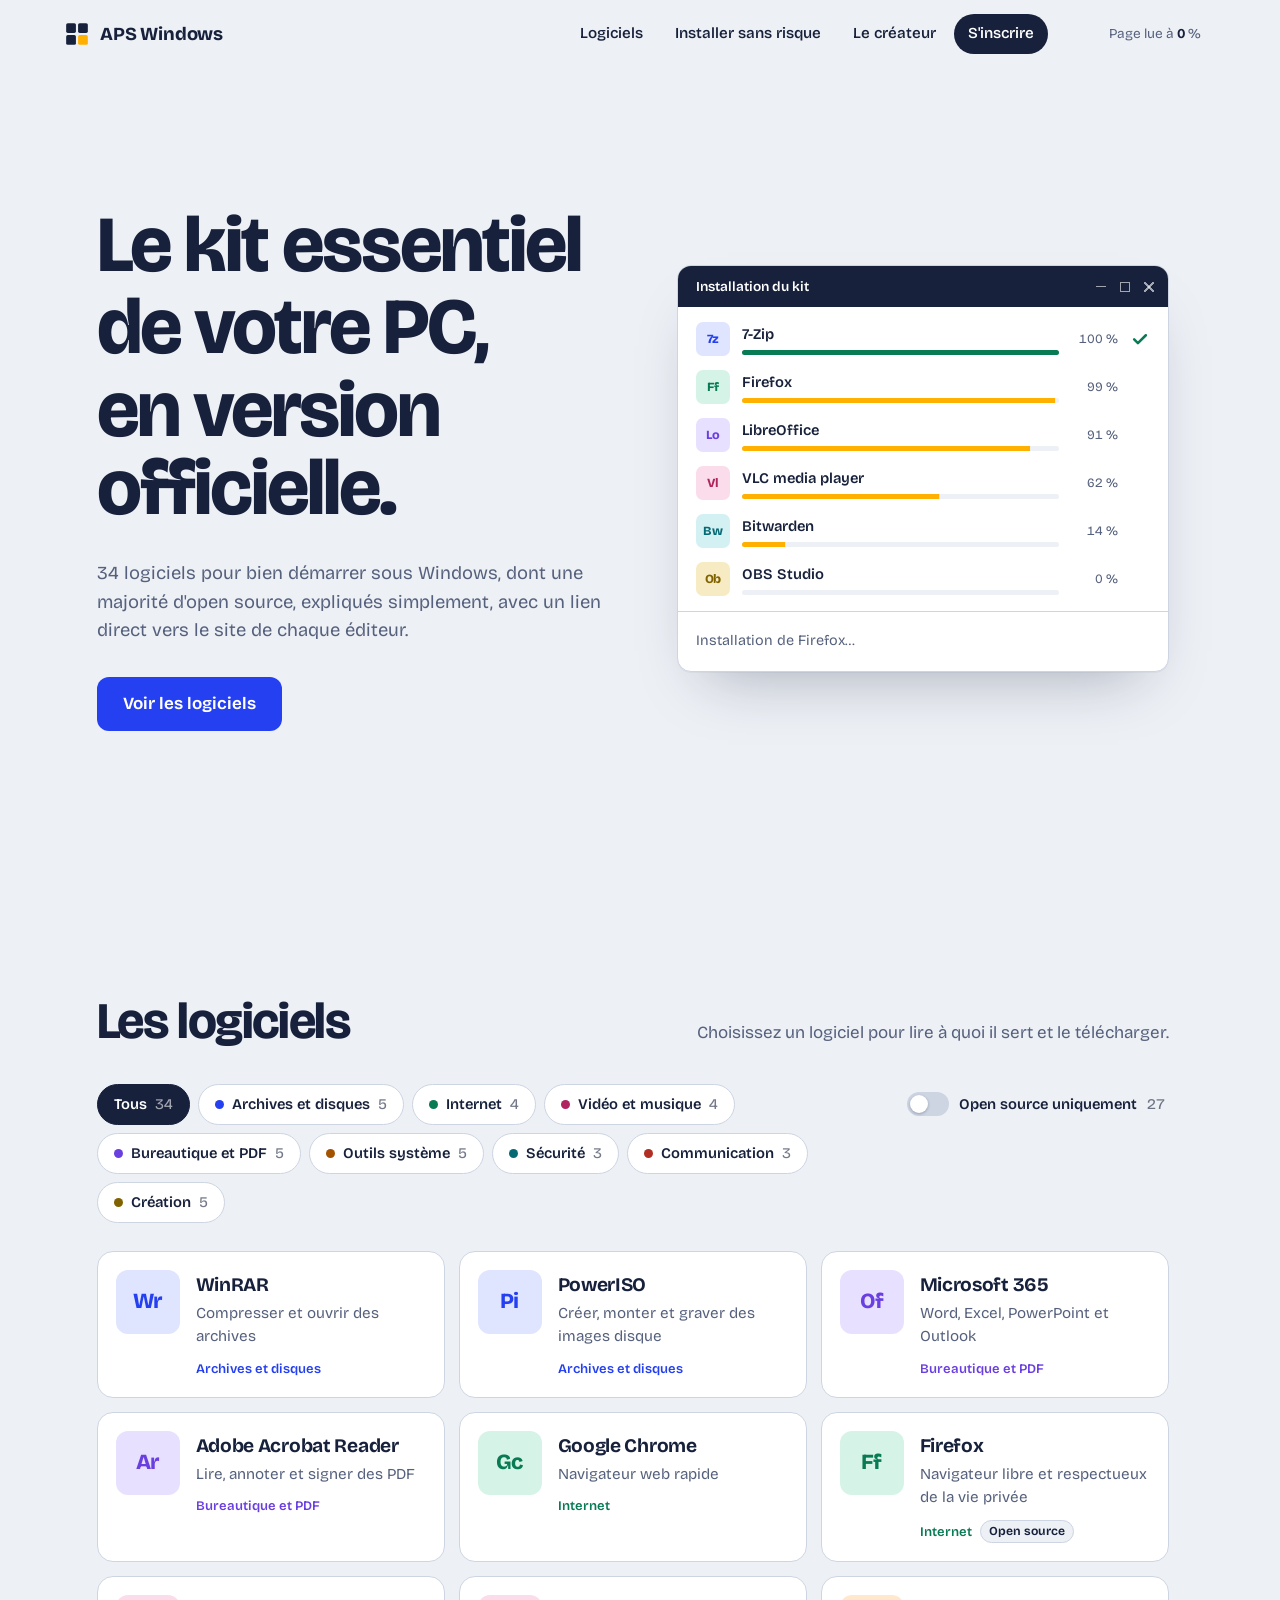
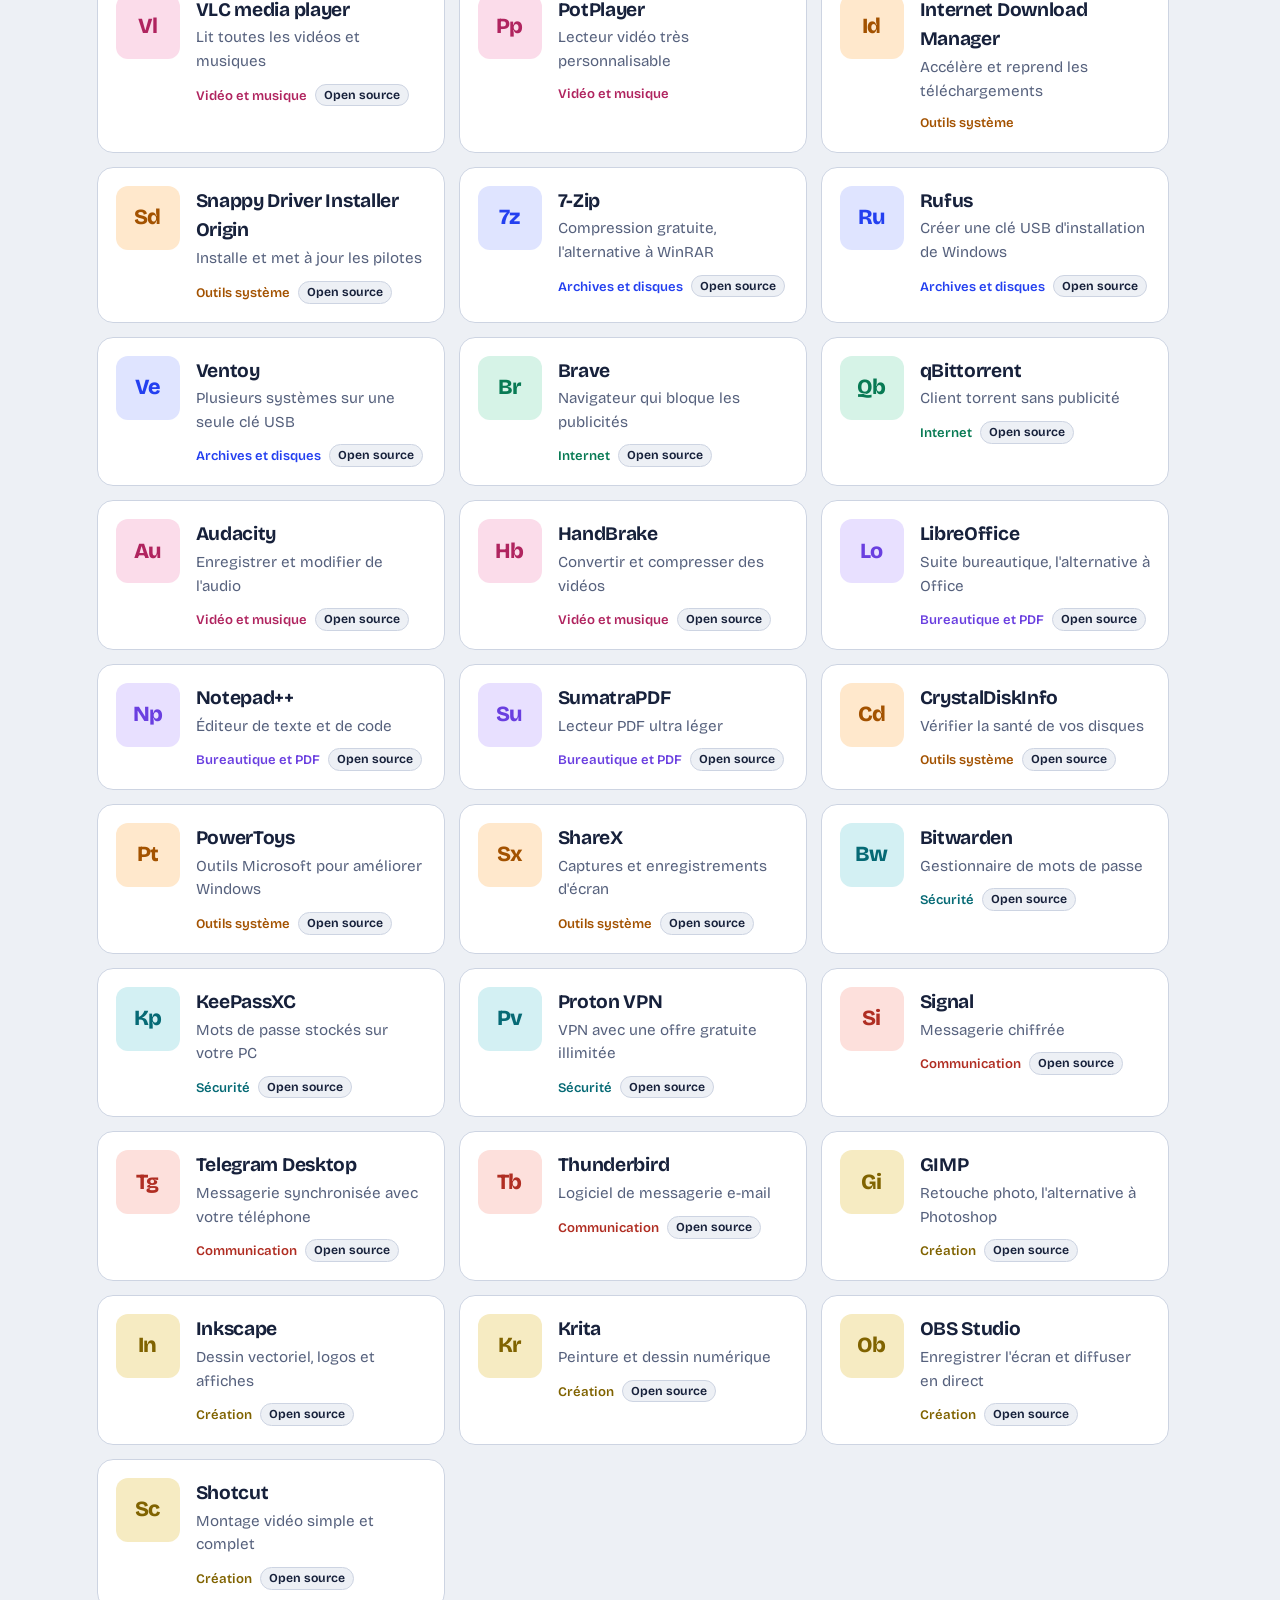
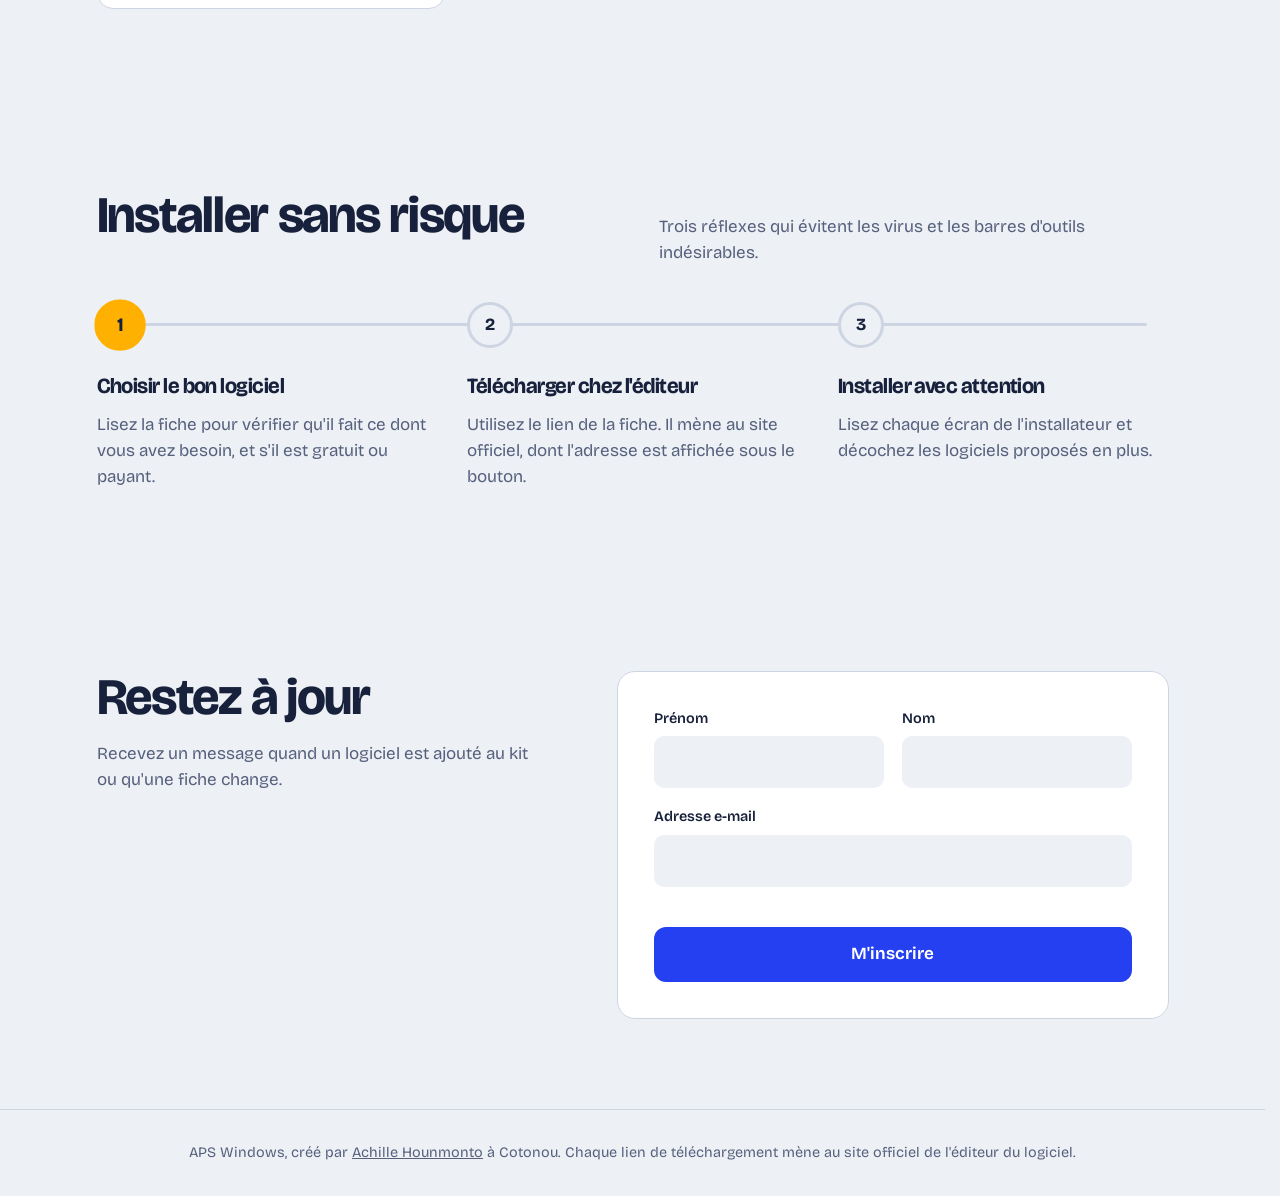
==== index.html @ fec80967 "APS Windows : catalogue de logiciels Windows avec motion design - accueil avec fenêtre d'installatio" ====
<!DOCTYPE html>
<html lang="fr">

<head>
    <meta charset="UTF-8">
    <meta name="viewport" content="width=device-width, initial-scale=1.0">
    <title>APS Windows</title>
    <meta name="description" content="Les logiciels essentiels pour Windows, expliqués simplement, avec un lien direct vers le site officiel de chaque éditeur.">
    <link rel="preconnect" href="https://fonts.googleapis.com">
    <link rel="preconnect" href="https://fonts.gstatic.com" crossorigin>
    <link href="https://fonts.googleapis.com/css2?family=Bricolage+Grotesque:opsz,wght@12..96,300..800&display=swap" rel="stylesheet">
    <link rel="stylesheet" href="css/style.css">
</head>

<body>
    <!-- Barre de lecture : la page « s'installe » au fil du défilement -->
    <div class="readbar" aria-hidden="true"><span></span></div>

    <header class="topbar">
        <a href="#accueil" class="logo">
            <svg viewBox="0 0 24 24" aria-hidden="true">
                <rect x="2" y="2" width="9" height="9" rx="1.5" />
                <rect x="13" y="2" width="9" height="9" rx="1.5" />
                <rect x="2" y="13" width="9" height="9" rx="1.5" />
                <rect x="13" y="13" width="9" height="9" rx="1.5" class="logo-last" />
            </svg>
            APS Windows
        </a>
        <nav aria-label="Navigation principale">
            <ul>
                <li><a href="#logiciels">Logiciels</a></li>
                <li><a href="#installer">Installer sans risque</a></li>
                <li><a href="apropos.html">Le créateur</a></li>
                <li><a href="#inscription" class="nav-cta">S'inscrire</a></li>
            </ul>
        </nav>
        <p class="readpct" aria-hidden="true">Page lue à <b>0</b> %</p>
    </header>

    <main>
        <!-- Accueil -->
        <section id="accueil" class="hero">
            <div class="hero-text">
                <h1>
                    <span class="line"><span>Le kit essentiel</span></span>
                    <span class="line"><span>de votre PC,</span></span>
                    <span class="line"><span>en version officielle.</span></span>
                </h1>
                <p class="lead"><span class="app-count">34</span> logiciels pour bien démarrer sous Windows, dont une
                    majorité d'open source, expliqués simplement, avec un lien direct vers le site de chaque éditeur.</p>
                <a href="#logiciels" class="btn">Voir les logiciels</a>
            </div>

            <div class="setup" aria-label="Aperçu animé de l'installation du kit">
                <div class="setup-bar">
                    <span>Installation du kit</span>
                    <span class="setup-ctrl" aria-hidden="true"><i></i><i></i><i></i></span>
                </div>
                <ul class="setup-list"></ul>
                <div class="setup-foot">
                    <p class="setup-status" aria-live="polite">Préparation…</p>
                    <button type="button" class="setup-replay">Rejouer</button>
                </div>
            </div>
        </section>

        <!-- Catalogue -->
        <section id="logiciels" class="catalog">
            <div class="section-head">
                <h2>Les logiciels</h2>
                <p>Choisissez un logiciel pour lire à quoi il sert et le télécharger.</p>
            </div>
            <div class="filter-bar">
                <div class="filters" role="group" aria-label="Filtrer par catégorie"></div>
                <button type="button" class="oss-toggle" aria-pressed="false">
                    <span class="switch" aria-hidden="true"></span>
                    Open source uniquement <span class="chip-count oss-count"></span>
                </button>
            </div>
            <div class="grid"></div>
        </section>

        <!-- Étapes -->
        <section id="installer" class="steps">
            <div class="section-head">
                <h2>Installer sans risque</h2>
                <p>Trois réflexes qui évitent les virus et les barres d'outils indésirables.</p>
            </div>
            <ol class="step-list">
                <li>
                    <span class="step-dot" aria-hidden="true"></span>
                    <h3>Choisir le bon logiciel</h3>
                    <p>Lisez la fiche pour vérifier qu'il fait ce dont vous avez besoin, et s'il est gratuit ou payant.</p>
                </li>
                <li>
                    <span class="step-dot" aria-hidden="true"></span>
                    <h3>Télécharger chez l'éditeur</h3>
                    <p>Utilisez le lien de la fiche. Il mène au site officiel, dont l'adresse est affichée sous le bouton.</p>
                </li>
                <li>
                    <span class="step-dot" aria-hidden="true"></span>
                    <h3>Installer avec attention</h3>
                    <p>Lisez chaque écran de l'installateur et décochez les logiciels proposés en plus.</p>
                </li>
            </ol>
        </section>

        <!-- Inscription -->
        <section id="inscription" class="signup">
            <div class="signup-text">
                <h2>Restez à jour</h2>
                <p>Recevez un message quand un logiciel est ajouté au kit ou qu'une fiche change.</p>
            </div>
            <form class="signup-form" novalidate>
                <div class="field">
                    <label for="prenom">Prénom</label>
                    <input type="text" id="prenom" name="prenom" autocomplete="given-name" required>
                </div>
                <div class="field">
                    <label for="nom">Nom</label>
                    <input type="text" id="nom" name="nom" autocomplete="family-name" required>
                </div>
                <div class="field field-wide">
                    <label for="email">Adresse e-mail</label>
                    <input type="email" id="email" name="email" autocomplete="email" required>
                    <p class="field-error" id="email-error"></p>
                </div>
                <button type="submit" class="btn btn-submit"><span>M'inscrire</span></button>
                <div class="signup-done" hidden>
                    <svg viewBox="0 0 52 52" aria-hidden="true">
                        <circle cx="26" cy="26" r="24" />
                        <path d="M15 27l7 7 15-16" />
                    </svg>
                    <p></p>
                </div>
            </form>
        </section>
    </main>

    <footer class="footer">
        <p>APS Windows, créé par <a href="apropos.html">Achille Hounmonto</a> à Cotonou. Chaque lien de téléchargement
            mène au site officiel de l'éditeur du logiciel.</p>
    </footer>

    <!-- Fiche détaillée d'un logiciel -->
    <dialog class="drawer" aria-labelledby="drawer-title">
        <div class="drawer-panel">
            <button type="button" class="drawer-close" aria-label="Fermer la fiche">
                <svg viewBox="0 0 24 24" aria-hidden="true"><path d="M6 6l12 12M18 6L6 18" /></svg>
            </button>
            <div class="drawer-body">
                <div class="drawer-head">
                    <span class="tile tile-lg"></span>
                    <div>
                        <p class="drawer-cat"></p>
                        <h2 id="drawer-title"></h2>
                    </div>
                </div>
                <p class="drawer-desc"></p>
                <ul class="drawer-features"></ul>
                <p class="drawer-licence"></p>
                <a class="dl" target="_blank" rel="noopener noreferrer">
                    <span class="dl-fill" aria-hidden="true"></span>
                    <span class="dl-label">Télécharger sur le site officiel</span>
                </a>
                <p class="drawer-domain"></p>
            </div>
        </div>
    </dialog>

    <script src="data/apps.js"></script>
    <script src="js/app.js"></script>
</body>

</html>
---- css/style.css ----
/* ==========================================================
   APS Windows : refonte « kit d'installation »
   ========================================================== */

:root {
    --paper: #edf0f5;
    --panel: #ffffff;
    --ink: #17213b;
    --muted: #56617d;
    --line: #cdd4e2;
    --cobalt: #2440f0;
    --signal: #ffb000;

    /* Couleurs des catégories (texte foncé + fond clair) */
    --c-archive: #2440f0;
    --c-archive-bg: #dfe4ff;
    --c-web: #087a54;
    --c-web-bg: #d6f3e7;
    --c-media: #b0245f;
    --c-media-bg: #fbdcea;
    --c-office: #6a3fe0;
    --c-office-bg: #e8e0ff;
    --c-system: #a35200;
    --c-system-bg: #ffe8cc;
    --c-security: #066a75;
    --c-security-bg: #d3f0f3;
    --c-chat: #b02e23;
    --c-chat-bg: #fde0dc;
    --c-creation: #806300;
    --c-creation-bg: #f6ebc2;

    --font: "Bricolage Grotesque", "Segoe UI", system-ui, sans-serif;
    --ease-out: cubic-bezier(.22, 1, .36, 1);
    --ease-in-out: cubic-bezier(.65, 0, .35, 1);
    --gutter: clamp(16px, 5vw, 64px);
    --max: 1200px;

    color-scheme: light;
}

*,
*::before,
*::after {
    box-sizing: border-box;
}

html {
    scroll-behavior: smooth;
    scroll-padding-top: 88px;
}

body {
    margin: 0;
    font-family: var(--font);
    font-size: 1.0625rem;
    line-height: 1.55;
    color: var(--ink);
    background: var(--paper);
    -webkit-font-smoothing: antialiased;
}

h1,
h2,
h3 {
    margin: 0;
    font-variation-settings: "opsz" 96;
    letter-spacing: -0.025em;
}

p {
    margin: 0;
}

a {
    color: inherit;
}

:focus-visible {
    outline: 3px solid var(--cobalt);
    outline-offset: 3px;
    border-radius: 6px;
}

/* ---------- Barre de lecture ---------- */
.readbar {
    position: fixed;
    inset: 0 0 auto 0;
    height: 4px;
    z-index: 30;
    background: transparent;
}

.readbar span {
    display: block;
    height: 100%;
    background: var(--signal);
    transform-origin: left;
    transform: scaleX(0);
}

/* ---------- En-tête ---------- */
.topbar {
    position: sticky;
    top: 0;
    z-index: 20;
    display: flex;
    align-items: center;
    gap: 24px;
    padding: 14px var(--gutter);
    background: rgb(237 240 245 / .86);
    backdrop-filter: blur(12px);
    border-bottom: 1px solid transparent;
    transition: border-color .3s;
}

.topbar.scrolled {
    border-bottom-color: var(--line);
}

.logo {
    display: flex;
    align-items: center;
    gap: 10px;
    font-weight: 750;
    font-size: 1.15rem;
    text-decoration: none;
    letter-spacing: -0.01em;
}

.logo svg {
    width: 26px;
    height: 26px;
    fill: var(--ink);
}

.logo .logo-last {
    fill: var(--signal);
    transform-origin: 17.5px 17.5px;
    transition: transform .5s var(--ease-out);
}

.logo:hover .logo-last {
    transform: rotate(90deg);
}

.topbar nav {
    margin-left: auto;
}

.topbar ul {
    display: flex;
    gap: 4px;
    margin: 0;
    padding: 0;
    list-style: none;
}

.topbar nav a {
    display: block;
    padding: 8px 14px;
    font-size: .95rem;
    font-weight: 550;
    text-decoration: none;
    border-radius: 999px;
    transition: background-color .2s;
}

.topbar nav a:hover {
    background: rgb(23 33 59 / .07);
}

.topbar nav a.nav-cta {
    background: var(--ink);
    color: #fff;
}

.readpct {
    font-size: .85rem;
    color: var(--muted);
    font-variant-numeric: tabular-nums;
    min-width: 9.5em;
    text-align: right;
}

.readpct b {
    color: var(--ink);
}

/* ---------- Boutons ---------- */
.btn {
    display: inline-flex;
    align-items: center;
    justify-content: center;
    padding: 14px 26px;
    font: inherit;
    font-weight: 650;
    color: #fff;
    background: var(--cobalt);
    border: 0;
    border-radius: 12px;
    text-decoration: none;
    cursor: pointer;
    transition: transform .25s var(--ease-out), box-shadow .25s;
}

.btn:hover {
    transform: translateY(-2px);
    box-shadow: 0 10px 24px -10px rgb(36 64 240 / .7);
}

.btn:active {
    transform: translateY(0);
}

/* ---------- Accueil ---------- */
.hero {
    display: grid;
    grid-template-columns: 1.05fr 1fr;
    align-items: center;
    gap: clamp(32px, 5vw, 80px);
    max-width: var(--max);
    margin: 0 auto;
    padding: clamp(40px, 8vh, 96px) var(--gutter) clamp(64px, 12vh, 140px);
    min-height: calc(100vh - 64px);
}

.hero h1 {
    font-size: clamp(2.6rem, 6.2vw, 5.4rem);
    font-weight: 760;
    line-height: .98;
}

/* Chaque ligne du titre monte depuis un masque */
.hero h1 .line {
    display: block;
    overflow: hidden;
    padding-bottom: .06em;
}

.hero h1 .line>span {
    display: inline-block;
    transform: translateY(105%);
    animation: line-up .9s var(--ease-out) forwards;
}

.hero h1 .line:nth-child(2)>span {
    animation-delay: .1s;
}

.hero h1 .line:nth-child(3)>span {
    animation-delay: .2s;
}

@keyframes line-up {
    to {
        transform: translateY(0);
    }
}

.hero .lead {
    max-width: 34em;
    margin: 28px 0 32px;
    font-size: 1.15rem;
    color: var(--muted);
    opacity: 0;
    animation: fade-in .8s .55s var(--ease-out) forwards;
}

.hero .btn {
    opacity: 0;
    animation: fade-in .8s .7s var(--ease-out) forwards;
}

@keyframes fade-in {
    from {
        opacity: 0;
        transform: translateY(12px);
    }

    to {
        opacity: 1;
        transform: none;
    }
}

/* Fenêtre d'installation */
.setup {
    background: var(--panel);
    border: 1px solid var(--line);
    border-radius: 14px;
    box-shadow: 0 1px 0 rgb(23 33 59 / .04), 0 30px 60px -30px rgb(23 33 59 / .35);
    overflow: hidden;
    opacity: 0;
    transform: translateY(40px) rotate(1.5deg);
    animation: window-in 1s .35s var(--ease-out) forwards;
}

@keyframes window-in {
    to {
        opacity: 1;
        transform: none;
    }
}

.setup-bar {
    display: flex;
    align-items: center;
    justify-content: space-between;
    padding: 10px 14px 10px 18px;
    font-size: .85rem;
    font-weight: 600;
    background: var(--ink);
    color: #fff;
}

.setup-ctrl {
    display: flex;
    gap: 14px;
}

.setup-ctrl i {
    width: 10px;
    height: 10px;
    border: 1.5px solid rgb(255 255 255 / .6);
}

.setup-ctrl i:first-child {
    height: 0;
    border-width: 1.5px 0 0;
    align-self: center;
}

.setup-ctrl i:last-child {
    border: 0;
    background:
        linear-gradient(45deg, transparent 44%, rgb(255 255 255 / .6) 44% 56%, transparent 56%),
        linear-gradient(-45deg, transparent 44%, rgb(255 255 255 / .6) 44% 56%, transparent 56%);
}

.setup-list {
    margin: 0;
    padding: 8px 0;
    list-style: none;
}

.setup-row {
    display: grid;
    grid-template-columns: 34px 1fr 3.2em 20px;
    align-items: center;
    gap: 12px;
    padding: 7px 18px;
    font-size: .92rem;
}

.setup-row .tile {
    width: 34px;
    height: 34px;
    font-size: .78rem;
    border-radius: 7px;
}

.setup-name {
    display: flex;
    flex-direction: column;
    gap: 5px;
    font-weight: 600;
    min-width: 0;
}

.setup-track {
    height: 5px;
    background: var(--paper);
    border-radius: 3px;
    overflow: hidden;
}

.setup-track span {
    display: block;
    height: 100%;
    background: var(--signal);
    transform-origin: left;
    transform: scaleX(0);
}

.setup-row.done .setup-track span {
    background: var(--c-web);
    transition: background-color .3s;
}

.setup-pct {
    font-size: .8rem;
    color: var(--muted);
    text-align: right;
    font-variant-numeric: tabular-nums;
}

.setup-check {
    width: 20px;
    height: 20px;
    fill: none;
    stroke: var(--c-web);
    stroke-width: 3;
    stroke-linecap: round;
    stroke-linejoin: round;
    stroke-dasharray: 24;
    stroke-dashoffset: 24;
}

.setup-row.done .setup-check {
    transition: stroke-dashoffset .4s var(--ease-out);
    stroke-dashoffset: 0;
}

.setup-foot {
    display: flex;
    align-items: center;
    justify-content: space-between;
    gap: 12px;
    padding: 12px 18px;
    border-top: 1px solid var(--line);
    font-size: .9rem;
}

.setup-status {
    color: var(--muted);
}

.setup-status.ready {
    color: var(--c-web);
    font-weight: 650;
}

.setup-replay {
    padding: 6px 14px;
    font: inherit;
    font-size: .85rem;
    font-weight: 600;
    color: var(--ink);
    background: var(--paper);
    border: 1px solid var(--line);
    border-radius: 8px;
    cursor: pointer;
    opacity: 0;
    pointer-events: none;
    transition: opacity .3s;
}

.setup-replay.visible {
    opacity: 1;
    pointer-events: auto;
}

/* ---------- Tuiles (façon élément chimique) ---------- */
.tile {
    position: relative;
    display: grid;
    place-items: center;
    flex: none;
    width: 64px;
    height: 64px;
    font-weight: 780;
    font-size: 1.35rem;
    letter-spacing: -0.03em;
    border-radius: 12px;
    color: var(--tc);
    background: var(--tb);
}

.tile-lg {
    width: 88px;
    height: 88px;
    font-size: 1.9rem;
    border-radius: 16px;
}

[data-cat="archive"] {
    --tc: var(--c-archive);
    --tb: var(--c-archive-bg);
}

[data-cat="web"] {
    --tc: var(--c-web);
    --tb: var(--c-web-bg);
}

[data-cat="media"] {
    --tc: var(--c-media);
    --tb: var(--c-media-bg);
}

[data-cat="office"] {
    --tc: var(--c-office);
    --tb: var(--c-office-bg);
}

[data-cat="system"] {
    --tc: var(--c-system);
    --tb: var(--c-system-bg);
}

[data-cat="security"] {
    --tc: var(--c-security);
    --tb: var(--c-security-bg);
}

[data-cat="chat"] {
    --tc: var(--c-chat);
    --tb: var(--c-chat-bg);
}

[data-cat="creation"] {
    --tc: var(--c-creation);
    --tb: var(--c-creation-bg);
}

/* Badge open source : même forme partout, couleur neutre */
.oss-badge {
    display: inline-block;
    margin-left: 8px;
    padding: 1px 8px;
    font-size: .76rem;
    font-weight: 650;
    color: var(--ink);
    background: var(--paper);
    border: 1px solid var(--line);
    border-radius: 999px;
    vertical-align: 1px;
}

/* ---------- Sections ---------- */
.catalog,
.steps,
.signup {
    max-width: var(--max);
    margin: 0 auto;
    padding: clamp(64px, 10vh, 120px) var(--gutter);
}

.section-head {
    display: flex;
    flex-wrap: wrap;
    align-items: baseline;
    justify-content: space-between;
    gap: 12px 40px;
    margin-bottom: 36px;
}

.section-head h2,
.signup h2 {
    font-size: clamp(2rem, 4.2vw, 3.2rem);
    font-weight: 740;
    line-height: 1.05;
}

.section-head p {
    max-width: 30em;
    color: var(--muted);
}

/* Filtres */
.filter-bar {
    display: flex;
    flex-wrap: wrap;
    align-items: flex-start;
    justify-content: space-between;
    gap: 16px 32px;
    margin-bottom: 28px;
}

.filters {
    display: flex;
    flex-wrap: wrap;
    gap: 8px;
    flex: 1 1 520px;
}

/* Interrupteur « open source uniquement » */
.oss-toggle {
    display: inline-flex;
    align-items: center;
    gap: 10px;
    padding: 8px 4px;
    font: inherit;
    font-size: .92rem;
    font-weight: 600;
    color: var(--ink);
    background: none;
    border: 0;
    cursor: pointer;
    white-space: nowrap;
}

.switch {
    position: relative;
    width: 42px;
    height: 24px;
    background: var(--line);
    border-radius: 999px;
    transition: background-color .3s;
}

.switch::after {
    content: "";
    position: absolute;
    top: 3px;
    left: 3px;
    width: 18px;
    height: 18px;
    background: #fff;
    border-radius: 50%;
    box-shadow: 0 1px 3px rgb(23 33 59 / .3);
    transition: transform .4s var(--ease-out);
}

.oss-toggle[aria-pressed="true"] .switch {
    background: var(--c-web);
}

.oss-toggle[aria-pressed="true"] .switch::after {
    transform: translateX(18px);
}

.chip {
    display: inline-flex;
    align-items: center;
    gap: 8px;
    padding: 8px 16px;
    font: inherit;
    font-size: .92rem;
    font-weight: 600;
    color: var(--ink);
    background: var(--panel);
    border: 1px solid var(--line);
    border-radius: 999px;
    cursor: pointer;
    transition: background-color .25s, color .25s, border-color .25s;
}

.chip i {
    width: 9px;
    height: 9px;
    border-radius: 50%;
    background: var(--tc, var(--ink));
}

.chip[aria-pressed="true"] {
    color: #fff;
    background: var(--ink);
    border-color: var(--ink);
}

.chip[aria-pressed="true"] i {
    background: #fff;
}

.chip-count {
    font-weight: 450;
    opacity: .6;
    font-variant-numeric: tabular-nums;
}

/* Grille */
.grid {
    display: grid;
    grid-template-columns: repeat(auto-fill, minmax(260px, 1fr));
    gap: 14px;
}

.card {
    display: flex;
    gap: 16px;
    align-items: flex-start;
    width: 100%;
    padding: 18px;
    font: inherit;
    color: inherit;
    text-align: left;
    background: var(--panel);
    border: 1px solid var(--line);
    border-radius: 16px;
    cursor: pointer;
    transition: border-color .25s, transform .35s var(--ease-out);
}

.card:hover {
    border-color: var(--tc);
    transform: translateY(-3px);
}

.card:hover .tile {
    transform: rotate(-6deg) scale(1.06);
}

.card .tile {
    transition: transform .45s var(--ease-out);
}

.card-title,
.card-role,
.card-meta {
    display: block;
}

.card-title {
    font-size: 1.2rem;
    font-weight: 700;
    letter-spacing: -0.015em;
}

.card-role {
    margin-top: 2px;
    font-size: .95rem;
    color: var(--muted);
}

.card-meta {
    margin-top: 10px;
    font-size: .82rem;
    font-weight: 600;
    color: var(--tc);
}

/* Entrée en cascade quand le catalogue apparaît */
.catalog.armed .card {
    opacity: 0;
    transform: translateY(24px) scale(.97);
}

.catalog.in .card {
    opacity: 1;
    transform: none;
    transition: opacity .6s var(--ease-out), transform .7s var(--ease-out), border-color .25s;
    /* Cascade plafonnée pour que les dernières cartes n'attendent pas trop */
    transition-delay: calc(min(var(--i), 12) * 55ms);
}

.catalog.in .card:hover {
    transform: translateY(-3px);
    transition-delay: 0s;
}

/* ---------- Fiche (dialog) ---------- */
/* Le dialog couvre l'écran sans rien peindre ; seul le panneau bouge.
   Les animations (panneau, tuile, contenu) sont pilotées par app.js. */
.drawer {
    position: fixed;
    inset: 0;
    width: 100%;
    height: 100%;
    max-width: none;
    max-height: none;
    margin: 0;
    padding: 0;
    color: var(--ink);
    background: transparent;
    border: 0;
    overflow: hidden;
}

.drawer::backdrop {
    background: rgb(23 33 59 / .45);
    opacity: 0;
    transition: opacity .35s ease;
}

.drawer.is-open::backdrop {
    opacity: 1;
}

.drawer-panel {
    position: absolute;
    top: 0;
    right: 0;
    bottom: 0;
    width: min(560px, 100%);
    background: var(--panel);
    box-shadow: -24px 0 60px -30px rgb(23 33 59 / .45);
}

.drawer-body {
    height: 100%;
    padding: 72px clamp(24px, 5vw, 48px) 40px;
    overflow-y: auto;
    overscroll-behavior: contain;
}

/* Copie de la tuile qui vole entre la carte et la fiche */
.drawer-flight {
    position: absolute;
    top: 0;
    left: 0;
    z-index: 2;
    transform-origin: 0 0;
    pointer-events: none;
    will-change: transform;
}

/* Pas de défilement de la page derrière la fiche */
html {
    scrollbar-gutter: stable;
}

html:has(.drawer[open]) {
    overflow: hidden;
}

.drawer-close {
    position: absolute;
    top: 18px;
    right: 18px;
    display: grid;
    place-items: center;
    width: 42px;
    height: 42px;
    background: var(--paper);
    border: 0;
    border-radius: 50%;
    cursor: pointer;
    transition: transform .4s var(--ease-out);
}

.drawer-close:hover {
    transform: rotate(90deg);
}

.drawer-close svg {
    width: 20px;
    height: 20px;
    stroke: var(--ink);
    stroke-width: 2.2;
    stroke-linecap: round;
}

.drawer-head {
    display: flex;
    align-items: center;
    gap: 20px;
    margin-bottom: 28px;
}

.drawer-cat {
    font-size: .9rem;
    font-weight: 650;
    color: var(--tc);
}

.drawer h2 {
    font-size: clamp(1.9rem, 5vw, 2.6rem);
    font-weight: 760;
    line-height: 1.05;
}

.drawer-desc {
    max-width: 38em;
    font-size: 1.05rem;
}

.drawer-features {
    display: grid;
    gap: 10px;
    margin: 24px 0;
    padding: 0;
    list-style: none;
}

.drawer-features li {
    position: relative;
    padding-left: 22px;
    color: var(--muted);
}

.drawer-features li::before {
    content: "";
    position: absolute;
    left: 2px;
    top: .62em;
    width: 8px;
    height: 8px;
    border-radius: 2px;
    background: var(--tc);
}

.drawer-features b {
    color: var(--ink);
    font-weight: 650;
}

.drawer-licence {
    padding: 14px 16px;
    margin-bottom: 24px;
    font-size: .95rem;
    background: var(--tb);
    border-radius: 10px;
}

/* Bouton de téléchargement : se remplit au clic */
.dl {
    position: relative;
    display: flex;
    align-items: center;
    justify-content: center;
    padding: 16px 24px;
    overflow: hidden;
    font-weight: 680;
    color: #fff;
    text-decoration: none;
    background: var(--ink);
    border-radius: 12px;
    isolation: isolate;
}

.dl-fill {
    position: absolute;
    inset: 0;
    z-index: -1;
    background: var(--cobalt);
    transform-origin: left;
    transform: scaleX(0);
}

.dl.loading .dl-fill {
    transition: transform .9s var(--ease-in-out);
    transform: scaleX(1);
}

.drawer-domain {
    margin-top: 10px;
    font-size: .88rem;
    text-align: center;
    color: var(--muted);
}

/* ---------- Étapes ---------- */
.step-list {
    position: relative;
    display: grid;
    grid-template-columns: repeat(3, 1fr);
    gap: 40px;
    margin: 0;
    padding: 0;
    list-style: none;
    counter-reset: step;
}

/* Rail qui se trace au défilement */
.step-list::before,
.step-list::after {
    content: "";
    position: absolute;
    top: 21px;
    left: 22px;
    right: 22px;
    height: 3px;
    border-radius: 2px;
    background: var(--line);
}

.step-list::after {
    background: var(--signal);
    transform-origin: left;
    transform: scaleX(var(--rail, 0));
}

.step-list li {
    position: relative;
    z-index: 1;
    counter-increment: step;
}

.step-dot {
    display: grid;
    place-items: center;
    width: 46px;
    height: 46px;
    margin-bottom: 22px;
    font-weight: 750;
    background: var(--paper);
    border: 3px solid var(--line);
    border-radius: 50%;
    transition: background-color .4s, border-color .4s, transform .5s var(--ease-out);
}

.step-dot::before {
    content: counter(step);
}

.step-list li.lit .step-dot {
    background: var(--signal);
    border-color: var(--signal);
    transform: scale(1.12);
}

.step-list h3 {
    font-size: 1.35rem;
    font-weight: 700;
    margin-bottom: 8px;
}

.step-list p {
    max-width: 24em;
    color: var(--muted);
}

/* ---------- Inscription ---------- */
.signup {
    display: grid;
    grid-template-columns: 1fr 1.2fr;
    gap: clamp(32px, 6vw, 96px);
    align-items: start;
}

.signup-text p {
    margin-top: 16px;
    max-width: 26em;
    color: var(--muted);
}

.signup-form {
    position: relative;
    display: grid;
    grid-template-columns: 1fr 1fr;
    gap: 18px;
    padding: clamp(22px, 4vw, 36px);
    background: var(--panel);
    border: 1px solid var(--line);
    border-radius: 18px;
}

.field {
    display: grid;
    gap: 6px;
}

.field-wide {
    grid-column: 1 / -1;
}

.field label {
    font-size: .9rem;
    font-weight: 600;
}

.field input {
    padding: 12px 14px;
    font: inherit;
    color: var(--ink);
    background: var(--paper);
    border: 1.5px solid transparent;
    border-radius: 10px;
    transition: border-color .2s, background-color .2s;
}

.field input:focus {
    outline: none;
    border-color: var(--cobalt);
    background: #fff;
}

.field input[aria-invalid="true"] {
    border-color: #c4302b;
    animation: shake .4s;
}

.field-error {
    min-height: 1.2em;
    font-size: .85rem;
    color: #c4302b;
}

@keyframes shake {
    25% { transform: translateX(-6px); }
    50% { transform: translateX(5px); }
    75% { transform: translateX(-3px); }
}

.btn-submit {
    grid-column: 1 / -1;
}

/* État « inscrit » */
.signup-form.sent>*:not(.signup-done) {
    opacity: 0;
    transform: translateY(-8px);
    pointer-events: none;
    transition: opacity .3s, transform .3s;
}

.signup-done {
    position: absolute;
    inset: 0;
    display: grid;
    place-content: center;
    justify-items: center;
    gap: 16px;
    padding: 24px;
    text-align: center;
}

.signup-done[hidden] {
    display: none;
}

.signup-done svg {
    width: 64px;
    height: 64px;
    fill: none;
    stroke: var(--c-web);
    stroke-width: 3;
    stroke-linecap: round;
    stroke-linejoin: round;
}

.signup-done circle {
    stroke-dasharray: 151;
    stroke-dashoffset: 151;
    animation: draw .7s .2s var(--ease-out) forwards;
}

.signup-done path {
    stroke-dasharray: 36;
    stroke-dashoffset: 36;
    animation: draw .45s .75s var(--ease-out) forwards;
}

.signup-done p {
    max-width: 22em;
    font-size: 1.05rem;
    animation: fade-in .6s .9s var(--ease-out) backwards;
}

@keyframes draw {
    to {
        stroke-dashoffset: 0;
    }
}

/* ---------- Pied de page ---------- */
.footer {
    padding: 32px var(--gutter);
    font-size: .9rem;
    color: var(--muted);
    text-align: center;
    border-top: 1px solid var(--line);
}

/* ---------- View Transitions (filtre, fiche, changement de page) ---------- */
@view-transition {
    navigation: auto;
}

/* L'en-tête reste en place quand on passe d'une page à l'autre */
.topbar {
    view-transition-name: topbar;
}

::view-transition-group(*) {
    animation-duration: .5s;
    animation-timing-function: var(--ease-out);
}


/* ---------- Responsive ---------- */
@media (max-width: 960px) {
    .hero {
        grid-template-columns: 1fr;
        min-height: 0;
    }

    .readpct {
        display: none;
    }

    .signup {
        grid-template-columns: 1fr;
    }
}

@media (max-width: 720px) {
    .topbar {
        flex-wrap: wrap;
        gap: 8px;
    }

    .topbar nav {
        margin-left: 0;
        width: 100%;
        overflow-x: auto;
    }

    .topbar nav a {
        padding: 6px 12px;
        font-size: .9rem;
        white-space: nowrap;
    }

    .step-list {
        grid-template-columns: 1fr;
        gap: 32px;
        padding-left: 64px;
    }

    .step-list::before,
    .step-list::after {
        top: 22px;
        bottom: 22px;
        left: 21px;
        right: auto;
        width: 3px;
        height: auto;
    }

    .step-list::after {
        transform-origin: top;
        transform: scaleY(var(--rail, 0));
    }

    .step-dot {
        position: absolute;
        left: -64px;
        top: -4px;
    }

    .signup-form {
        grid-template-columns: 1fr;
    }
}

/* ---------- Mouvement réduit ---------- */
@media (prefers-reduced-motion: reduce) {

    *,
    *::before,
    *::after {
        animation-duration: .01ms !important;
        animation-delay: 0s !important;
        transition-duration: .01ms !important;
        transition-delay: 0s !important;
        scroll-behavior: auto !important;
    }

    ::view-transition-group(*),
    ::view-transition-old(*),
    ::view-transition-new(*) {
        animation: none !important;
    }
}
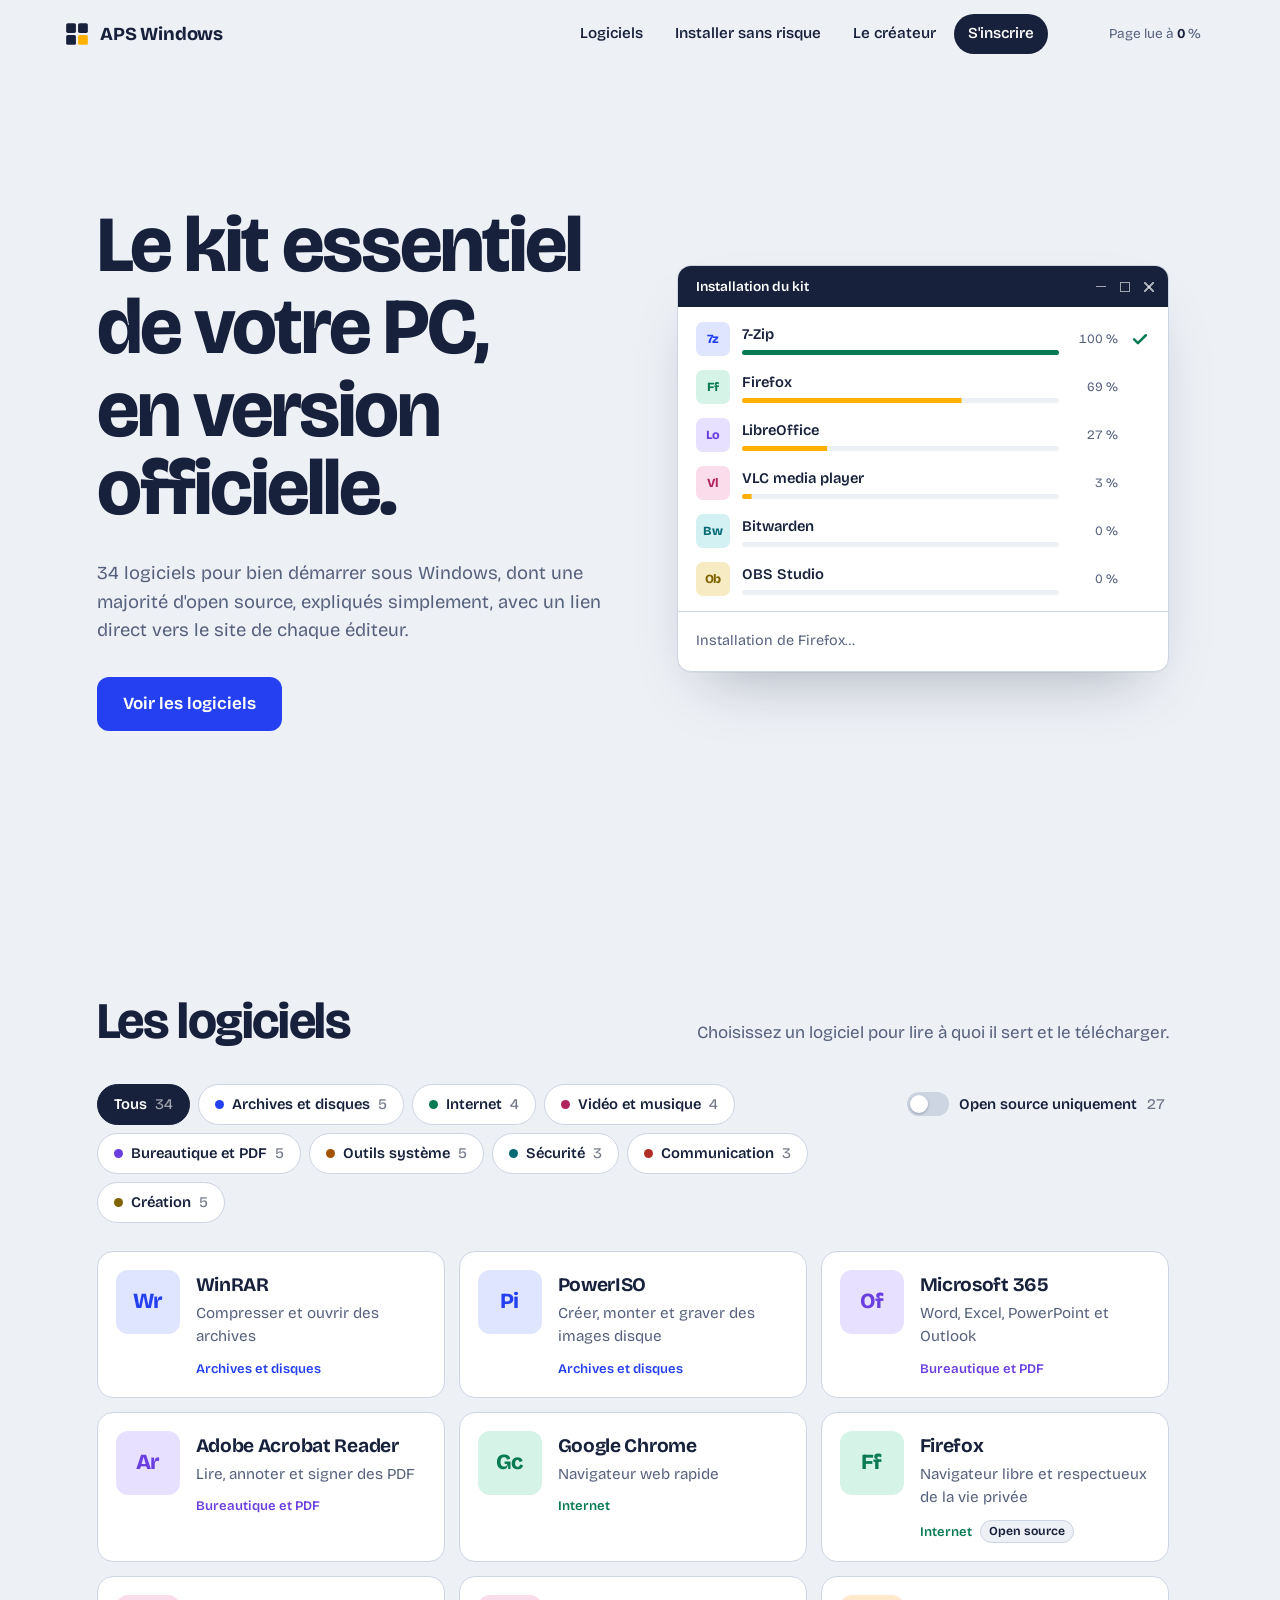
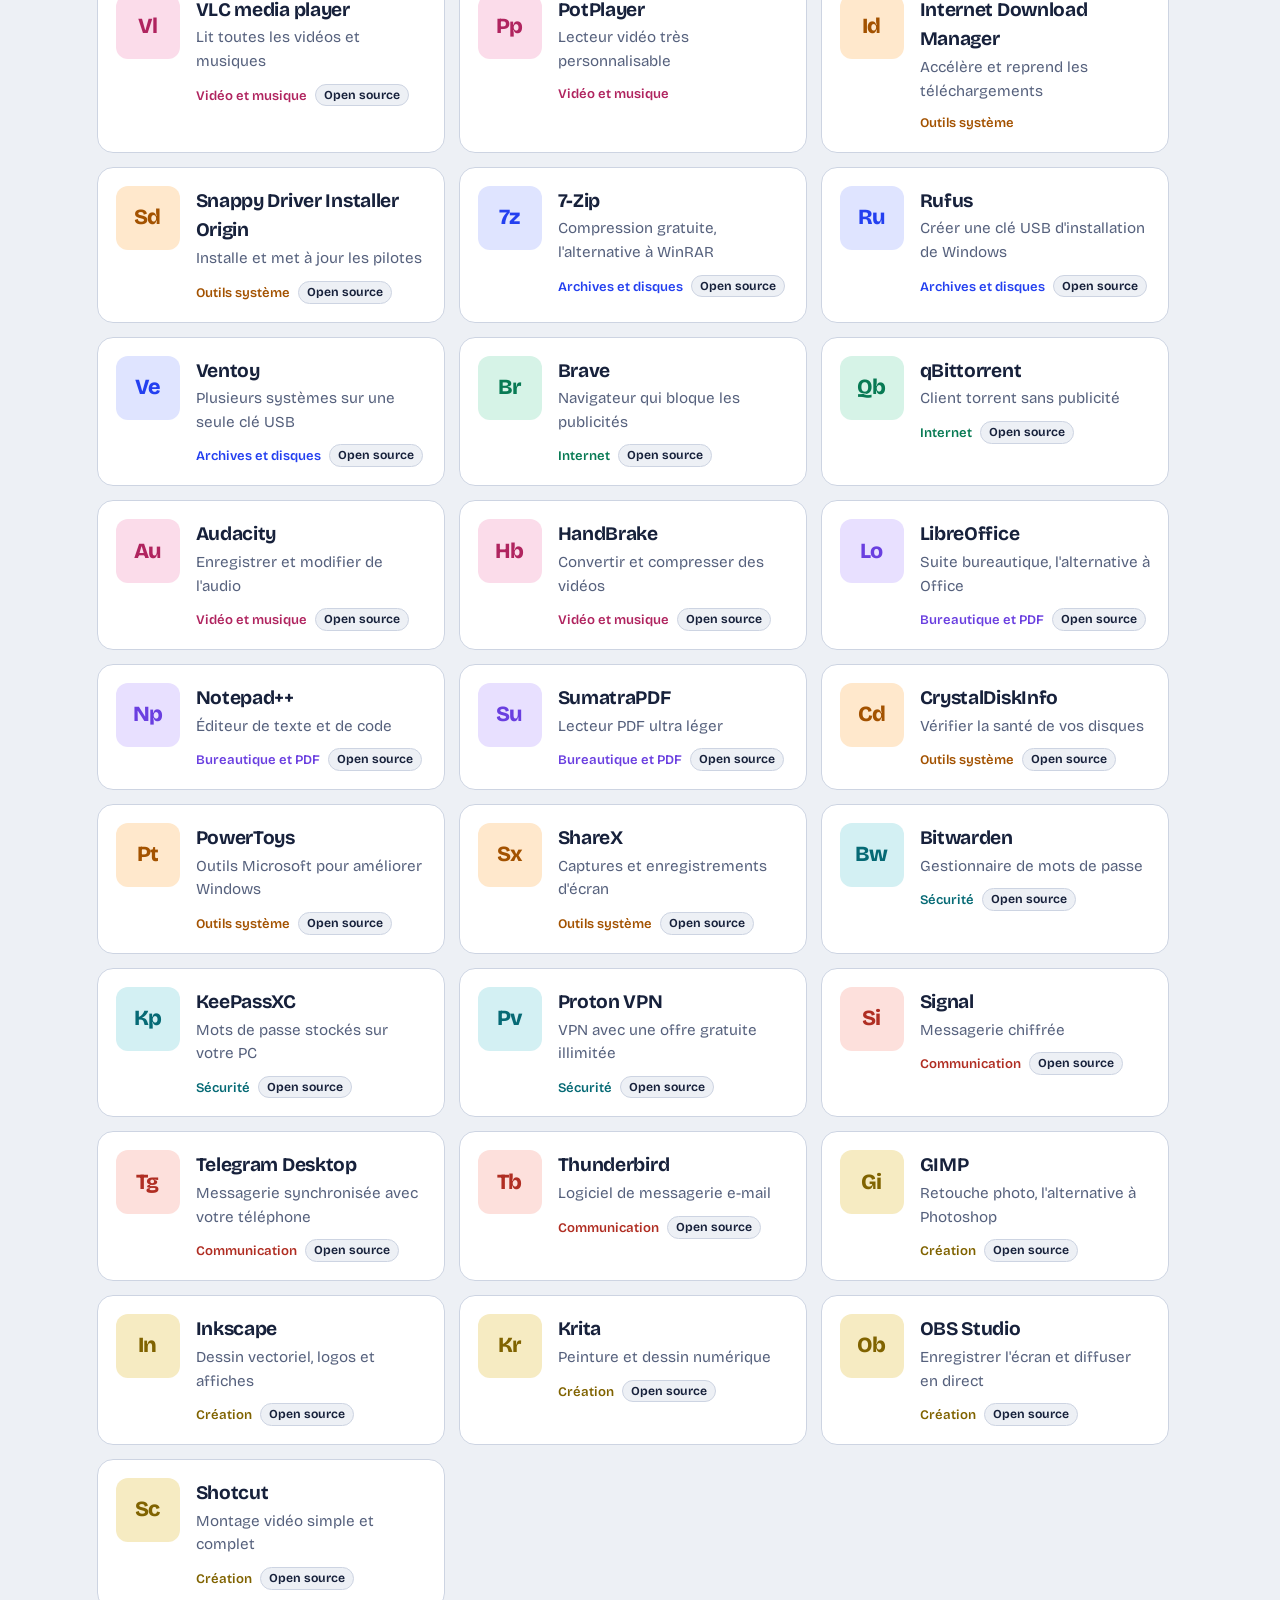
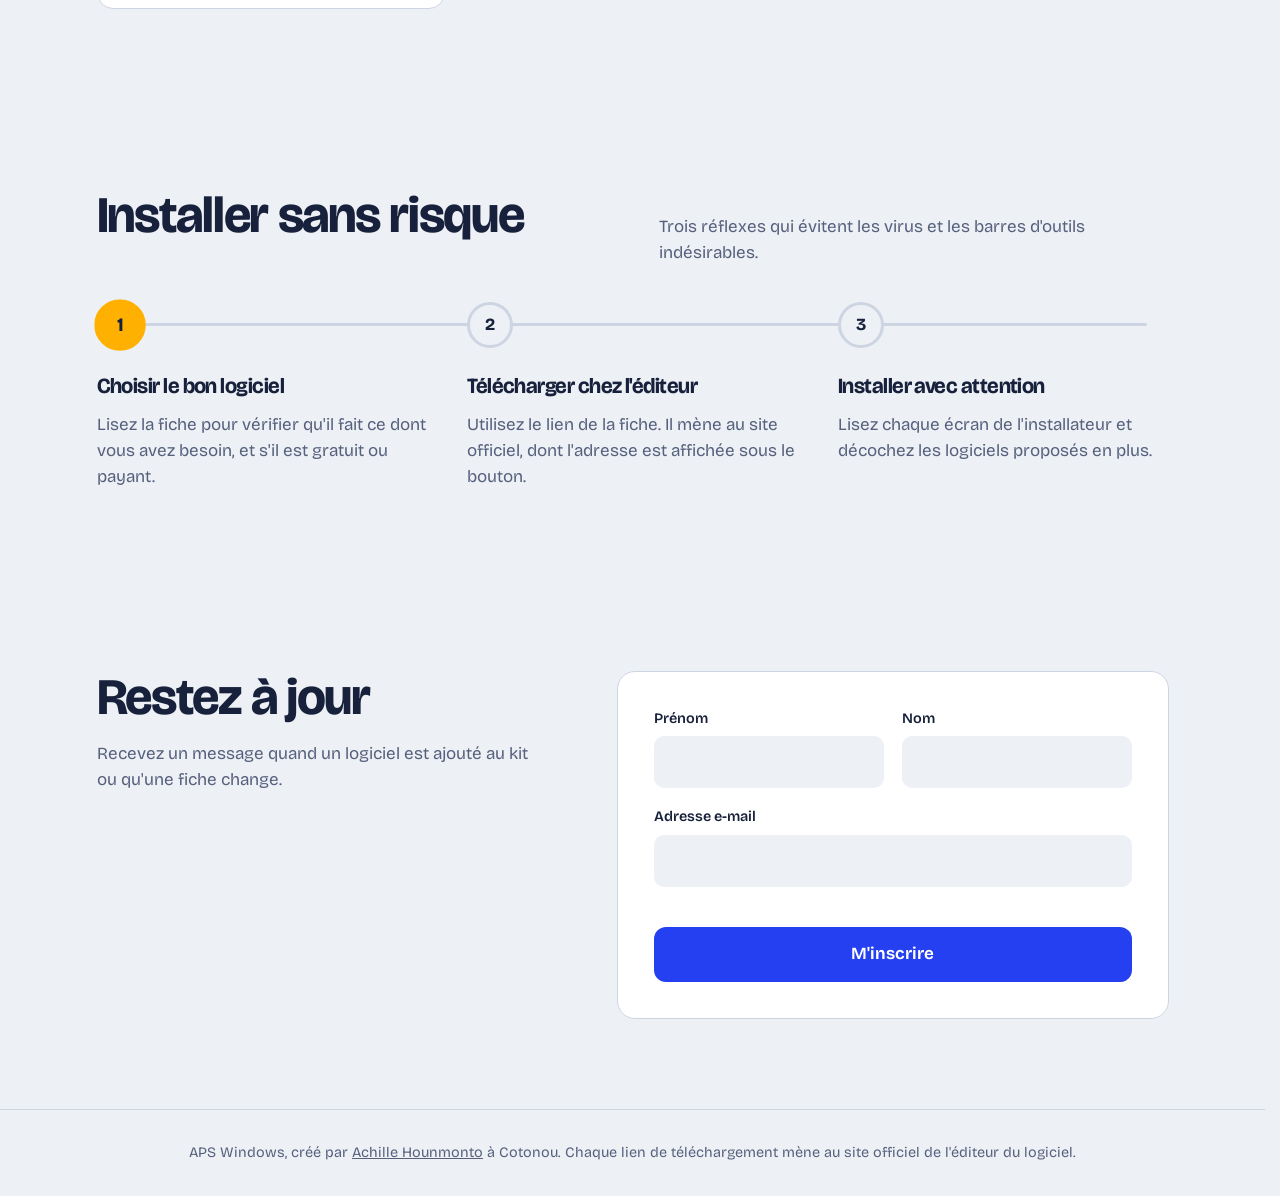
==== commit ef16616a: "Ajoute le favicon (logo à quatre carreaux) Co-Authored-By: Claude Opus 5.5 <noreply@anthropic.com>" ====
--- a/index.html
+++ b/index.html
@@ -6,6 +6,7 @@
     <meta name="viewport" content="width=device-width, initial-scale=1.0">
     <title>APS Windows</title>
     <meta name="description" content="Les logiciels essentiels pour Windows, expliqués simplement, avec un lien direct vers le site officiel de chaque éditeur.">
+    <link rel="icon" href="favicon.svg" type="image/svg+xml">
     <link rel="preconnect" href="https://fonts.googleapis.com">
     <link rel="preconnect" href="https://fonts.gstatic.com" crossorigin>
     <link href="https://fonts.googleapis.com/css2?family=Bricolage+Grotesque:opsz,wght@12..96,300..800&display=swap" rel="stylesheet">
